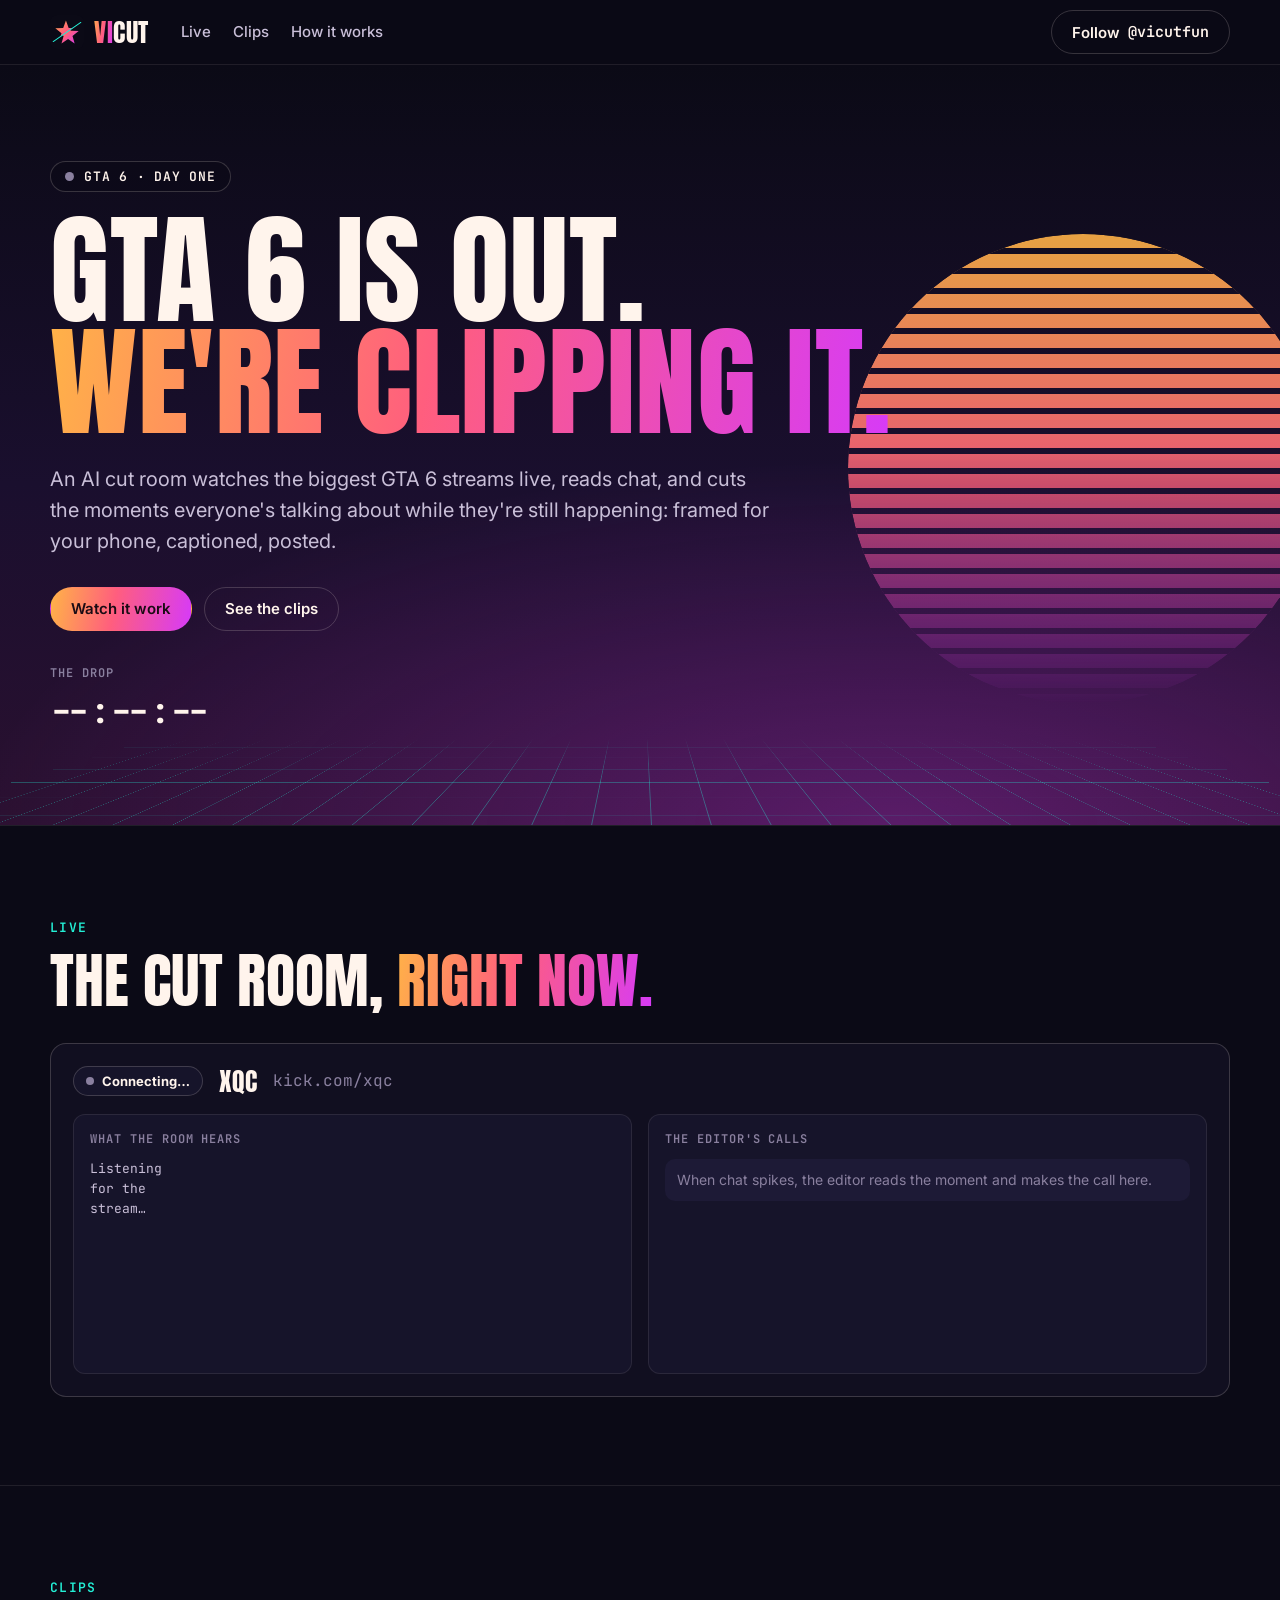
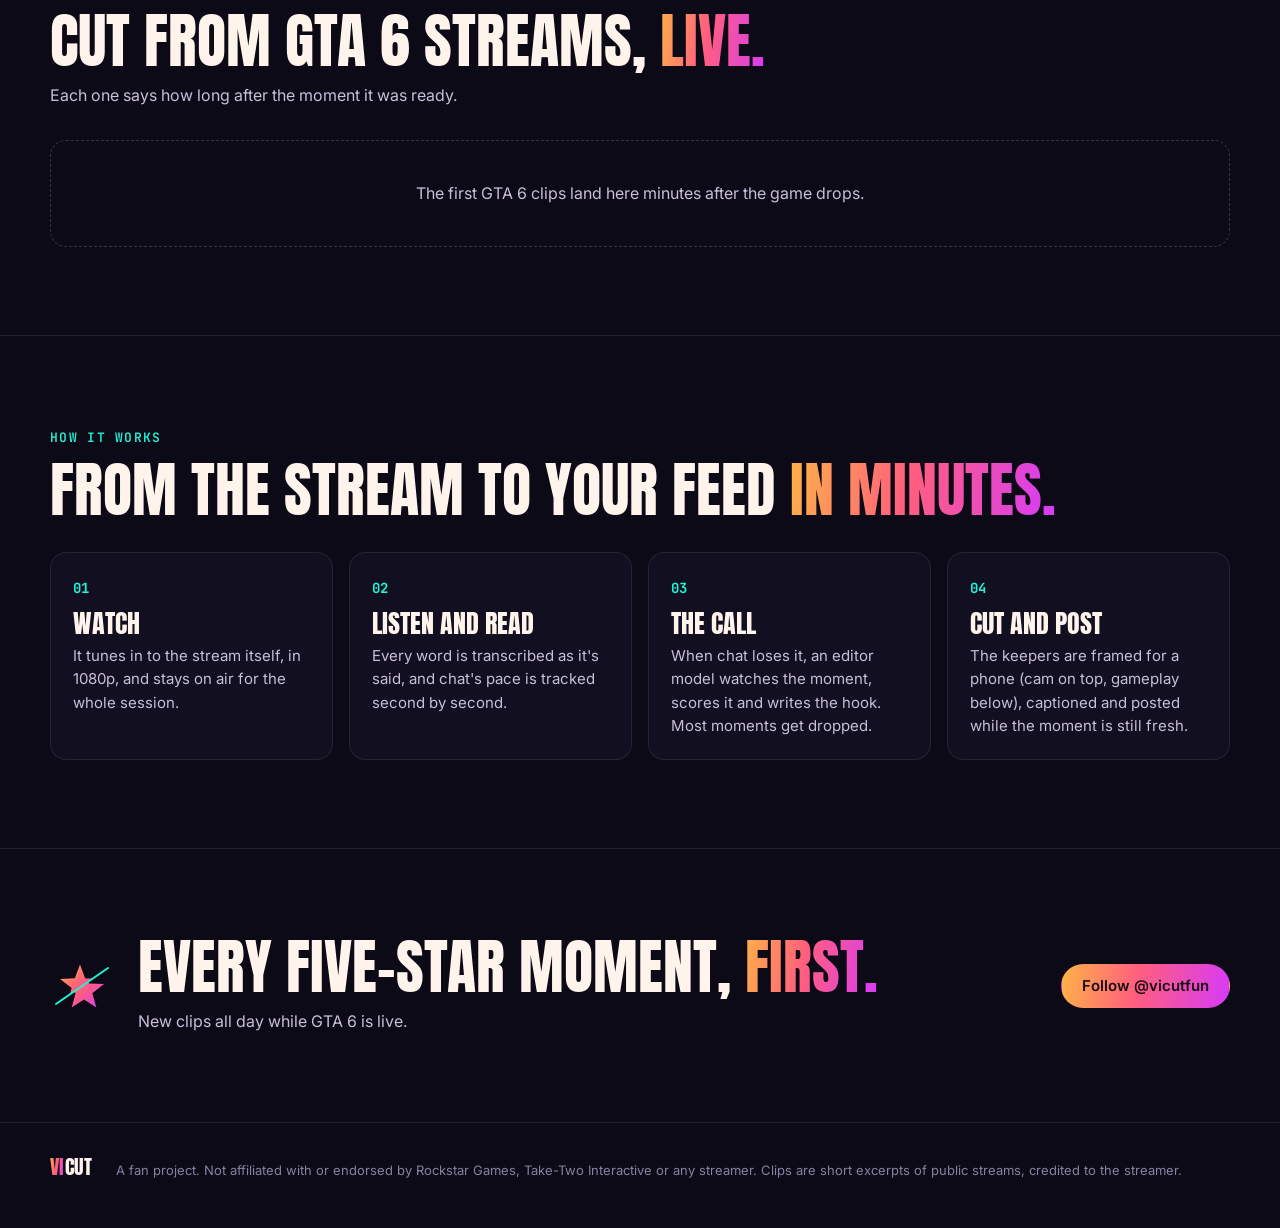
==== index.html @ 55e74617 "VICUT: GTA 6 streams, clipped live (one-page site, brand, X assets) Co-Authored-By: Claude Opus 5.5 " ====
<!doctype html>
<html lang="en">
<head>
<meta charset="utf-8">
<meta name="viewport" content="width=device-width, initial-scale=1">
<title>VICUT · GTA 6 streams, clipped live</title>
<meta name="description" content="VICUT watches the biggest GTA 6 streams live, reads chat, and cuts the moments everyone is talking about, minutes after they happen.">
<meta property="og:title" content="VICUT · GTA 6 streams, clipped live">
<meta property="og:description" content="An AI cut room watching GTA 6 streams live: every moment chat loses it over, cut, framed and captioned in minutes.">
<meta property="og:image" content="https://gta6rp.github.io/vicut/assets/og.png">
<meta property="og:type" content="website">
<meta name="twitter:card" content="summary_large_image">
<meta name="twitter:site" content="@vicutfun">
<meta name="twitter:image" content="https://gta6rp.github.io/vicut/assets/og.png">
<meta name="theme-color" content="#0b0a16">
<link rel="icon" href="favicon.svg" type="image/svg+xml">
<link rel="preconnect" href="https://fonts.googleapis.com">
<link rel="preconnect" href="https://fonts.gstatic.com" crossorigin>
<link href="https://fonts.googleapis.com/css2?family=Anton&family=Inter:wght@400;500;600;700&family=JetBrains+Mono:wght@500;700&display=swap" rel="stylesheet">
<link rel="stylesheet" href="assets/style.css">
</head>
<body>
<header class="top">
  <div class="wrap top-in">
    <a class="logo" href="#" aria-label="VICUT home"><img src="assets/mark.svg" alt="" width="34" height="34"><span class="wm"><b>VI</b>CUT</span></a>
    <nav class="nav" aria-label="Sections">
      <a href="#live">Live</a><a href="#clips">Clips</a><a href="#how">How it works</a>
    </nav>
    <a class="btn btn-x" href="https://x.com/vicutfun" target="_blank" rel="noopener">Follow <span class="mono">@vicutfun</span></a>
  </div>
</header>

<main>
  <section class="hero">
    <div class="sky" aria-hidden="true"><i class="sun"></i><i class="grid"></i></div>
    <div class="wrap hero-in">
      <p class="chip" id="hero-chip"><i></i><span>GTA 6 · day one</span></p>
      <h1 class="cap"><span id="h-top">GTA 6 drops today.</span><br><span class="grad">We're clipping it.</span></h1>
      <p class="lede">An AI cut room watches the biggest GTA 6 streams live, reads chat, and cuts the moments everyone's
        talking about while they're still happening: framed for your phone, captioned, posted.</p>
      <div class="ctas">
        <a class="btn btn-main" href="#live">Watch it work</a>
        <a class="btn btn-ghost" href="#clips">See the clips</a>
      </div>
      <dl class="count" id="count" hidden>
        <div><dt>The drop</dt><dd class="mono" id="count-t">--:--:--</dd></div>
      </dl>
    </div>
  </section>

  <section class="sec" id="live">
    <div class="wrap">
      <div class="sec-h"><span class="eyebrow">Live</span><h2 class="h2">The cut room, <em>right now.</em></h2></div>
      <div class="board" id="board">
        <div class="board-h">
          <span class="onair" id="onair"><i></i><span>Connecting…</span></span>
          <b class="who" id="who">xQc</b>
          <span class="mono muted" id="where">kick.com/xqc</span>
          <span class="mono muted" id="viewers"></span>
        </div>
        <p class="title" id="title"></p>
        <div class="board-cols">
          <div class="panel">
            <div class="panel-h">What the room hears</div>
            <ol class="hears mono" id="hears"><li class="muted">Listening for the stream…</li></ol>
          </div>
          <div class="panel">
            <div class="panel-h">The editor's calls</div>
            <ol class="calls" id="calls"><li class="muted">When chat spikes, the editor reads the moment and makes the call here.</li></ol>
          </div>
        </div>
        <p class="board-off muted" id="board-off" hidden>The live room isn't reachable right now. Clips below still play.</p>
      </div>
    </div>
  </section>

  <section class="sec" id="clips">
    <div class="wrap">
      <div class="sec-h"><span class="eyebrow">Clips</span><h2 class="h2">Cut from GTA 6 streams, <em>live.</em></h2>
        <p class="sub">Each one says how long after the moment it was ready.</p></div>
      <div class="wall" id="wall"></div>
      <p class="wall-empty" id="wall-empty">The first GTA 6 clips land here minutes after the game drops.</p>
    </div>
  </section>

  <section class="sec" id="how">
    <div class="wrap">
      <div class="sec-h"><span class="eyebrow">How it works</span><h2 class="h2">From the stream to your feed <em>in minutes.</em></h2></div>
      <ol class="steps">
        <li><b>01</b><h3>Watch</h3><p>It tunes in to the stream itself, in 1080p, and stays on air for the whole session.</p></li>
        <li><b>02</b><h3>Listen and read</h3><p>Every word is transcribed as it's said, and chat's pace is tracked second by second.</p></li>
        <li><b>03</b><h3>The call</h3><p>When chat loses it, an editor model watches the moment, scores it and writes the hook. Most moments get dropped.</p></li>
        <li><b>04</b><h3>Cut and post</h3><p>The keepers are framed for a phone (cam on top, gameplay below), captioned and posted while the moment is still fresh.</p></li>
      </ol>
    </div>
  </section>

  <section class="sec follow">
    <div class="wrap follow-in">
      <img src="assets/mark.svg" alt="" width="64" height="64">
      <div><h2 class="h2">Every five-star moment, <em>first.</em></h2><p class="sub">New clips all day while GTA 6 is live.</p></div>
      <a class="btn btn-main" href="https://x.com/vicutfun" target="_blank" rel="noopener">Follow @vicutfun</a>
    </div>
  </section>
</main>

<footer class="foot">
  <div class="wrap foot-in">
    <span class="wm sm"><b>VI</b>CUT</span>
    <p class="muted">A fan project. Not affiliated with or endorsed by Rockstar Games, Take-Two Interactive or any streamer.
      Clips are short excerpts of public streams, credited to the streamer.</p>
  </div>
</footer>
<script src="assets/app.js"></script>
</body>
</html>
---- assets/style.css ----
/* VICUT: night over a sunset coast. Dark only (the brand is a night drive): every color is a token here. */
:root {
  --ink: #0b0a16;
  --ink-2: #110f20;
  --panel: #16142a;
  --panel-2: #1d1a36;
  --line: rgba(255, 240, 230, 0.09);
  --line-2: rgba(255, 240, 230, 0.18);
  --text: #fff4ec;
  --text-2: #c9bfd8;
  --text-3: #8a809f;
  --sun-1: #ffb347;
  --sun-2: #ff5e7e;
  --sun-3: #d63af9;
  --cut: #23f0d6;
  --cut-wash: rgba(35, 240, 214, 0.12);
  --hot: #ff4d6d;
  --hot-wash: rgba(255, 77, 109, 0.16);
  --grad: linear-gradient(100deg, var(--sun-1), var(--sun-2) 45%, var(--sun-3));
  --f-display: 'Anton', Impact, 'Arial Narrow', sans-serif;
  --f-ui: 'Inter', system-ui, -apple-system, 'Segoe UI', sans-serif;
  --f-mono: 'JetBrains Mono', ui-monospace, 'SF Mono', Menlo, monospace;
  --r: 16px;
  color-scheme: dark;
}
* { box-sizing: border-box; }
html { scroll-behavior: smooth; }
body { margin: 0; background: var(--ink); color: var(--text); font: 400 16px/1.55 var(--f-ui); -webkit-font-smoothing: antialiased; overflow-x: hidden; }
a { color: inherit; }
img, video { display: block; max-width: 100%; }
.wrap { width: min(1180px, 100% - 32px); margin-inline: auto; }
.mono { font-family: var(--f-mono); }
.muted { color: var(--text-3); }

/* the wordmark: VI in the sunset, CUT in cream */
.wm { font: 400 26px/1 var(--f-display); letter-spacing: .02em; color: var(--text); }
.wm b { font-weight: 400; background: var(--grad); -webkit-background-clip: text; background-clip: text; color: transparent; }
.wm.sm { font-size: 20px; }

/* header */
.top { position: sticky; top: 0; z-index: 10; background: rgba(11, 10, 22, .78); backdrop-filter: blur(12px); border-bottom: 1px solid var(--line); }
.top-in { display: flex; align-items: center; gap: 24px; height: 64px; }
.logo { display: flex; align-items: center; gap: 10px; text-decoration: none; }
.nav { display: flex; gap: 22px; margin-left: 8px; }
.nav a { text-decoration: none; color: var(--text-2); font-weight: 500; font-size: 15px; }
.nav a:hover { color: var(--text); }
.btn { display: inline-flex; align-items: center; justify-content: center; gap: 8px; height: 44px; padding: 0 20px; border-radius: 999px; font: 600 15px var(--f-ui); text-decoration: none; border: 1px solid transparent; cursor: pointer; white-space: nowrap; }
.btn-x { margin-left: auto; border-color: var(--line-2); color: var(--text); }
.btn-x:hover { border-color: var(--text-2); }
.btn-main { background: var(--grad); color: #1a0b14; }
.btn-main:hover { filter: brightness(1.08); }
.btn-ghost { border-color: var(--line-2); color: var(--text); }
.btn-ghost:hover { border-color: var(--text-2); }

/* hero: a sunset over a grid road */
.hero { position: relative; overflow: hidden; padding: 96px 0 88px; border-bottom: 1px solid var(--line); }
.sky { position: absolute; inset: 0; background: radial-gradient(120% 80% at 70% 100%, rgba(214, 58, 249, .28), transparent 60%), linear-gradient(180deg, #0b0a16 0%, #1a0f2e 55%, #2a1030 100%); }
.sun { position: absolute; right: -3%; bottom: 16%; width: min(38vw, 470px); aspect-ratio: 1; border-radius: 50%; background: linear-gradient(180deg, var(--sun-1), var(--sun-2) 55%, var(--sun-3)); opacity: .9;
  -webkit-mask: repeating-linear-gradient(180deg, #000 0 14px, transparent 14px 20px), linear-gradient(#000 45%, transparent 100%); -webkit-mask-composite: source-in; mask-composite: intersect; }
.grid { position: absolute; left: -10%; right: -10%; bottom: 0; height: 34%; transform: perspective(380px) rotateX(58deg); transform-origin: bottom;
  background: linear-gradient(transparent 0 calc(100% - 1px), rgba(35, 240, 214, .35) 0) 0 0 / 100% 40px, linear-gradient(90deg, transparent 0 calc(100% - 1px), rgba(35, 240, 214, .35) 0) 0 0 / 60px 100%;
  -webkit-mask: linear-gradient(transparent, #000 60%); mask: linear-gradient(transparent, #000 60%); }
.hero-in { position: relative; }
.chip { display: inline-flex; align-items: center; gap: 10px; margin: 0 0 22px; padding: 6px 14px; border-radius: 999px; border: 1px solid var(--line-2); background: rgba(11, 10, 22, .55); font: 600 13px var(--f-mono); letter-spacing: .06em; text-transform: uppercase; }
.chip i { width: 9px; height: 9px; border-radius: 50%; background: var(--text-3); }
.chip.live i { background: var(--hot); box-shadow: 0 0 0 4px var(--hot-wash); animation: pulse 1.4s infinite; }
@keyframes pulse { 50% { box-shadow: 0 0 0 7px transparent; } }
.cap { margin: 0; font: 400 clamp(52px, 9.5vw, 128px)/.92 var(--f-display); text-transform: uppercase; letter-spacing: .005em; }
.grad { background: var(--grad); -webkit-background-clip: text; background-clip: text; color: transparent; }
.lede { max-width: 36em; margin: 26px 0 0; font-size: clamp(17px, 2.1vw, 20px); color: var(--text-2); }
.ctas { display: flex; flex-wrap: wrap; gap: 12px; margin-top: 30px; }
.count { display: flex; gap: 28px; margin: 34px 0 0; }
.count dt { font: 600 12px var(--f-mono); letter-spacing: .08em; text-transform: uppercase; color: var(--text-3); }
.count dd { margin: 4px 0 0; font-size: 34px; font-weight: 700; color: var(--text); }

/* sections */
.sec { padding: 88px 0; border-bottom: 1px solid var(--line); }
.sec-h { margin-bottom: 32px; }
.eyebrow { font: 600 13px var(--f-mono); letter-spacing: .1em; text-transform: uppercase; color: var(--cut); }
.h2 { margin: 12px 0 0; font: 400 clamp(36px, 5vw, 60px)/1 var(--f-display); text-transform: uppercase; }
.h2 em { font-style: normal; background: var(--grad); -webkit-background-clip: text; background-clip: text; color: transparent; }
.sub { margin: 12px 0 0; color: var(--text-2); }

/* the live board */
.board { border: 1px solid var(--line-2); border-radius: var(--r); background: var(--ink-2); padding: 22px; }
.board-h { display: flex; flex-wrap: wrap; align-items: center; gap: 10px 16px; }
.onair { display: inline-flex; align-items: center; gap: 8px; padding: 6px 12px; border-radius: 999px; background: var(--panel); border: 1px solid var(--line-2); font: 700 13px var(--f-ui); }
.onair i { width: 8px; height: 8px; border-radius: 50%; background: var(--text-3); }
.onair.live i { background: var(--hot); box-shadow: 0 0 0 4px var(--hot-wash); animation: pulse 1.4s infinite; }
.who { font: 400 26px/1 var(--f-display); text-transform: uppercase; }
.title { margin: 12px 0 18px; color: var(--text-2); overflow-wrap: anywhere; }
.board-cols { display: grid; grid-template-columns: minmax(0, 1fr) minmax(0, 1fr); gap: 16px; }
.panel { border: 1px solid var(--line); border-radius: 12px; background: var(--panel); padding: 16px; min-height: 260px; }
.panel-h { font: 600 12px var(--f-mono); letter-spacing: .08em; text-transform: uppercase; color: var(--text-3); margin-bottom: 12px; }
.hears, .calls { list-style: none; margin: 0; padding: 0; display: grid; gap: 9px; }
.hears li { display: grid; grid-template-columns: 70px 1fr; gap: 10px; font-size: 13px; color: var(--text-2); }
.hears li span { color: var(--text-3); }
.calls li { padding: 10px 12px; border-radius: 10px; background: var(--panel-2); font-size: 14px; }
.calls li b { display: block; margin-bottom: 3px; }
.calls .k { color: var(--cut); font: 700 12px var(--f-mono); }
.calls .d { color: var(--hot); font: 700 12px var(--f-mono); }
.calls .why { color: var(--text-3); font-size: 13px; }
.board-off { margin: 14px 0 0; font-size: 14px; }

/* the clip wall */
.wall { display: grid; grid-template-columns: repeat(auto-fill, minmax(220px, 1fr)); gap: 18px; }
.clip { margin: 0; }
.clip .vid { position: relative; aspect-ratio: 9 / 16; border-radius: 14px; overflow: hidden; background: #000; border: 1px solid var(--line-2); }
.clip video { width: 100%; height: 100%; object-fit: cover; }
.clip .ready { position: absolute; left: 10px; bottom: 10px; padding: 4px 9px; border-radius: 8px; background: var(--cut); color: #04211d; font: 700 12px var(--f-mono); }
.clip figcaption { margin-top: 10px; font-size: 14px; font-weight: 600; }
.clip figcaption span { display: block; margin-top: 3px; font: 500 12px var(--f-mono); color: var(--text-3); }
.wall-empty { margin: 0; padding: 40px 20px; border: 1px dashed var(--line-2); border-radius: var(--r); text-align: center; color: var(--text-2); }

/* how it works */
.steps { list-style: none; margin: 0; padding: 0; display: grid; grid-template-columns: repeat(4, minmax(0, 1fr)); gap: 16px; }
.steps li { border: 1px solid var(--line); border-radius: var(--r); background: var(--ink-2); padding: 22px; }
.steps b { font: 700 14px var(--f-mono); color: var(--cut); }
.steps h3 { margin: 10px 0 8px; font: 400 26px/1 var(--f-display); text-transform: uppercase; }
.steps p { margin: 0; color: var(--text-2); font-size: 15px; }

.follow-in { display: flex; flex-wrap: wrap; align-items: center; gap: 24px; }
.follow-in > div { flex: 1 1 320px; }
.follow-in .h2 { margin: 0; }

.foot { padding: 34px 0 48px; }
.foot-in { display: flex; flex-wrap: wrap; align-items: baseline; gap: 12px 24px; }
.foot p { margin: 0; flex: 1 1 360px; font-size: 13px; }

@media (max-width: 860px) {
  .nav { display: none; }
  .board-cols, .steps { grid-template-columns: minmax(0, 1fr); }
  .hero { padding: 64px 0 60px; }
  .sun { width: 70vw; right: -16%; bottom: 26%; opacity: .5; }
}
@media (max-width: 420px) {
  .btn-x span { display: none; }
  .wall { grid-template-columns: repeat(2, minmax(0, 1fr)); gap: 12px; }
}
@media (prefers-reduced-motion: reduce) { * { animation: none !important; scroll-behavior: auto !important; } }
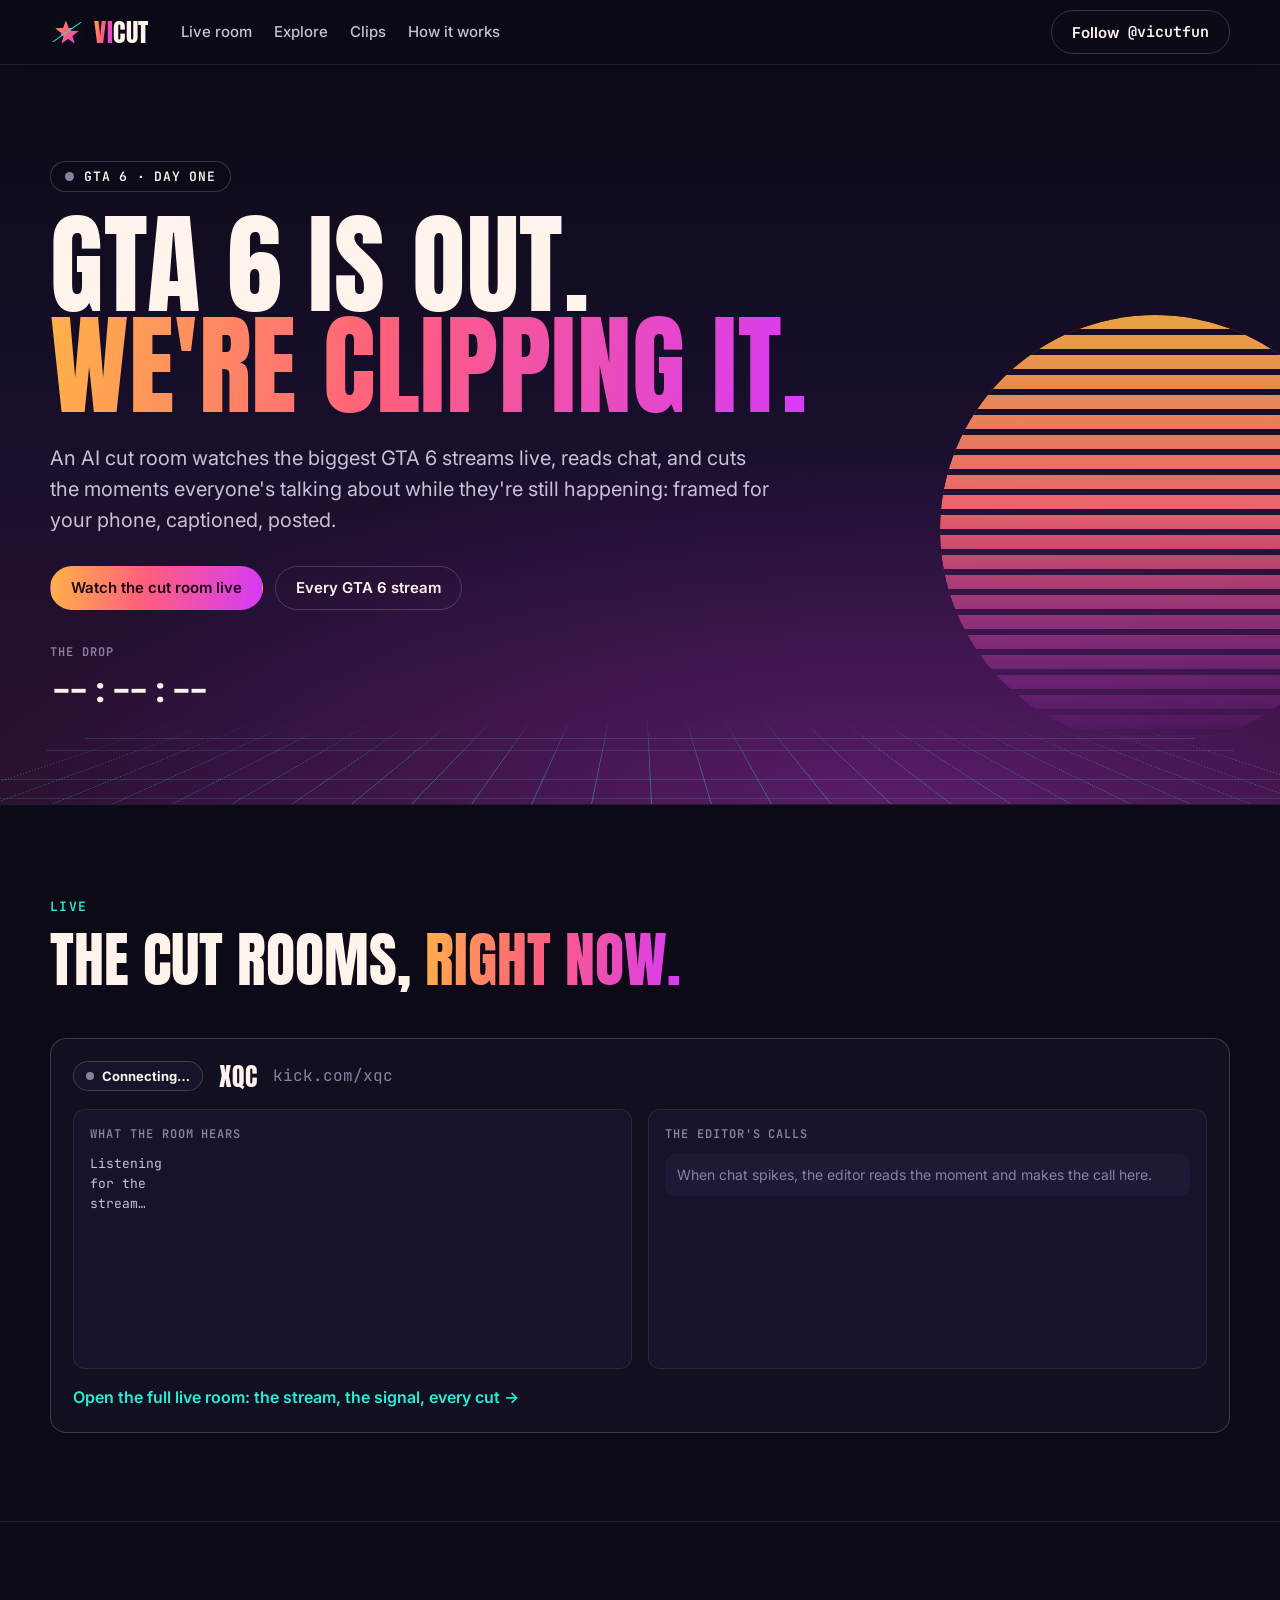
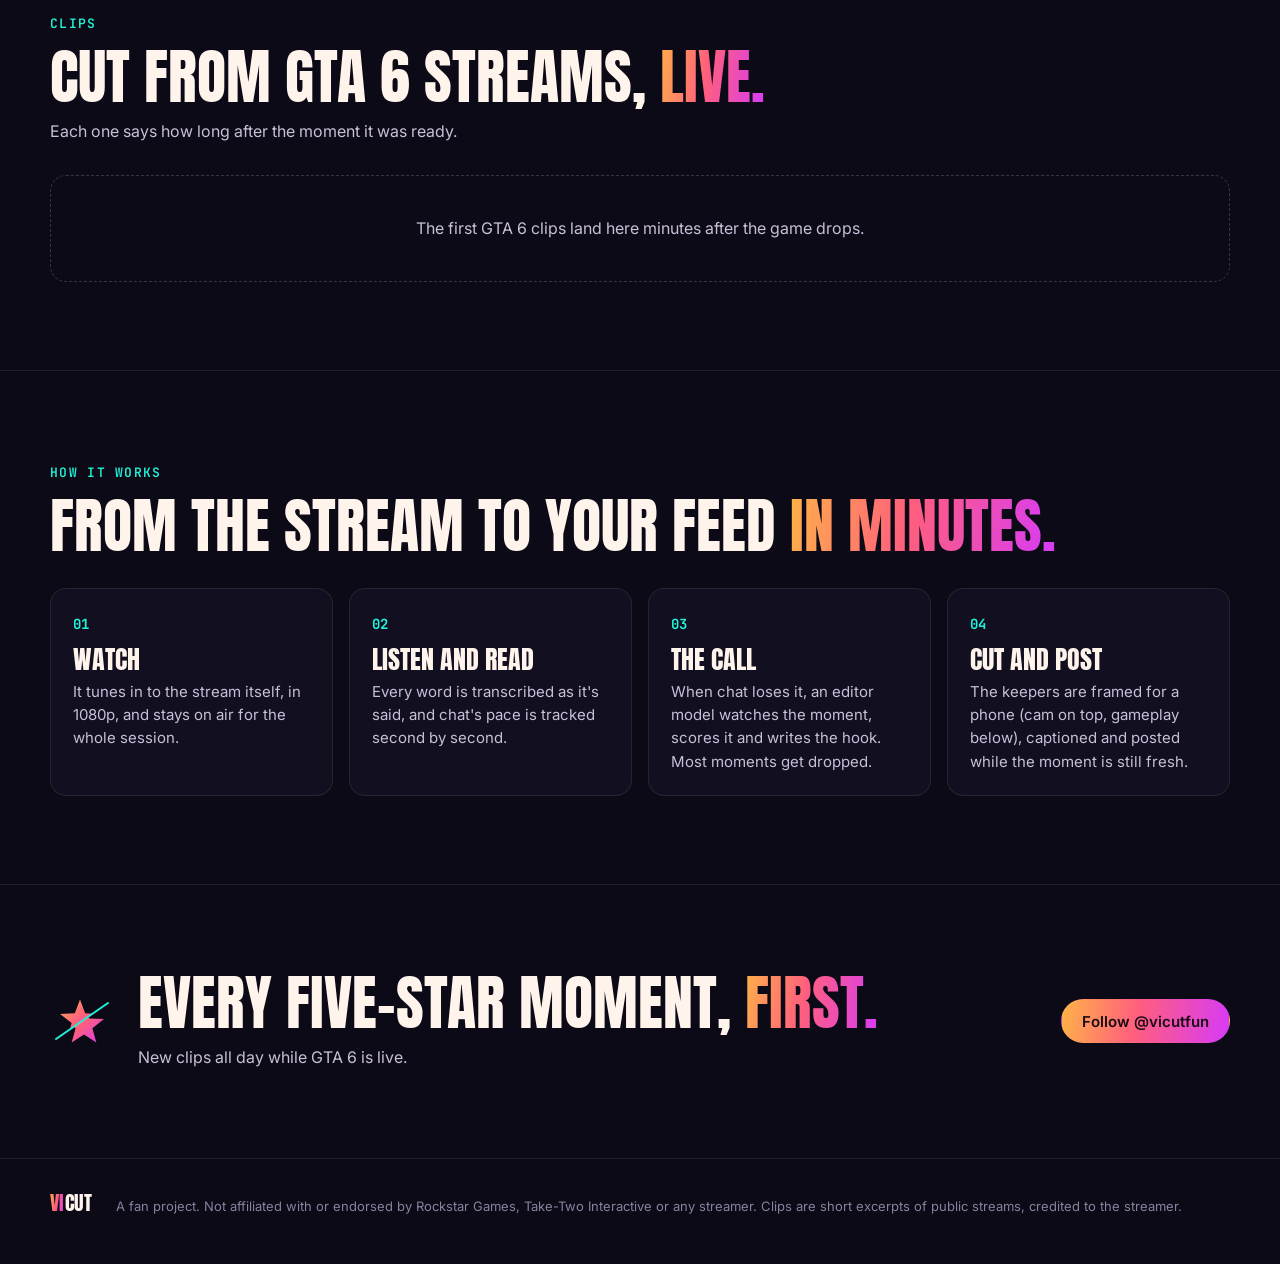
==== commit 00afa533: "Live room and Explore pages: the cut room view from cutroom, every GTA 6 stream live, clips from eve" ====
--- a/index.html
+++ b/index.html
@@ -24,7 +24,7 @@
   <div class="wrap top-in">
     <a class="logo" href="#" aria-label="VICUT home"><img src="assets/mark.svg" alt="" width="34" height="34"><span class="wm"><b>VI</b>CUT</span></a>
     <nav class="nav" aria-label="Sections">
-      <a href="#live">Live</a><a href="#clips">Clips</a><a href="#how">How it works</a>
+      <a href="room/">Live room</a><a href="explore/">Explore</a><a href="#clips">Clips</a><a href="#how">How it works</a>
     </nav>
     <a class="btn btn-x" href="https://x.com/vicutfun" target="_blank" rel="noopener">Follow <span class="mono">@vicutfun</span></a>
   </div>
@@ -39,8 +39,8 @@
       <p class="lede">An AI cut room watches the biggest GTA 6 streams live, reads chat, and cuts the moments everyone's
         talking about while they're still happening: framed for your phone, captioned, posted.</p>
       <div class="ctas">
-        <a class="btn btn-main" href="#live">Watch it work</a>
-        <a class="btn btn-ghost" href="#clips">See the clips</a>
+        <a class="btn btn-main" href="room/">Watch the cut room live</a>
+        <a class="btn btn-ghost" href="explore/">Every GTA 6 stream</a>
       </div>
       <dl class="count" id="count" hidden>
         <div><dt>The drop</dt><dd class="mono" id="count-t">--:--:--</dd></div>
@@ -50,7 +50,8 @@
 
   <section class="sec" id="live">
     <div class="wrap">
-      <div class="sec-h"><span class="eyebrow">Live</span><h2 class="h2">The cut room, <em>right now.</em></h2></div>
+      <div class="sec-h"><span class="eyebrow">Live</span><h2 class="h2">The cut rooms, <em>right now.</em></h2></div>
+      <nav class="onair-row" id="onair-row" aria-label="Rooms on air"></nav>
       <div class="board" id="board">
         <div class="board-h">
           <span class="onair" id="onair"><i></i><span>Connecting…</span></span>
@@ -70,6 +71,7 @@
           </div>
         </div>
         <p class="board-off muted" id="board-off" hidden>The live room isn't reachable right now. Clips below still play.</p>
+        <a class="board-link" id="board-link" href="room/">Open the full live room: the stream, the signal, every cut →</a>
       </div>
     </div>
   </section>
@@ -111,6 +113,6 @@
       Clips are short excerpts of public streams, credited to the streamer.</p>
   </div>
 </footer>
-<script src="assets/app.js"></script>
+<script type="module" src="assets/app.js"></script>
 </body>
 </html>
--- a/assets/style.css
+++ b/assets/style.css
@@ -55,7 +55,7 @@
 /* hero: a sunset over a grid road */
 .hero { position: relative; overflow: hidden; padding: 96px 0 88px; border-bottom: 1px solid var(--line); }
 .sky { position: absolute; inset: 0; background: radial-gradient(120% 80% at 70% 100%, rgba(214, 58, 249, .28), transparent 60%), linear-gradient(180deg, #0b0a16 0%, #1a0f2e 55%, #2a1030 100%); }
-.sun { position: absolute; right: -3%; bottom: 16%; width: min(38vw, 470px); aspect-ratio: 1; border-radius: 50%; background: linear-gradient(180deg, var(--sun-1), var(--sun-2) 55%, var(--sun-3)); opacity: .9;
+.sun { position: absolute; right: -7%; bottom: 8%; width: min(34vw, 430px); aspect-ratio: 1; border-radius: 50%; background: linear-gradient(180deg, var(--sun-1), var(--sun-2) 55%, var(--sun-3)); opacity: .9;
   -webkit-mask: repeating-linear-gradient(180deg, #000 0 14px, transparent 14px 20px), linear-gradient(#000 45%, transparent 100%); -webkit-mask-composite: source-in; mask-composite: intersect; }
 .grid { position: absolute; left: -10%; right: -10%; bottom: 0; height: 34%; transform: perspective(380px) rotateX(58deg); transform-origin: bottom;
   background: linear-gradient(transparent 0 calc(100% - 1px), rgba(35, 240, 214, .35) 0) 0 0 / 100% 40px, linear-gradient(90deg, transparent 0 calc(100% - 1px), rgba(35, 240, 214, .35) 0) 0 0 / 60px 100%;
@@ -65,7 +65,7 @@
 .chip i { width: 9px; height: 9px; border-radius: 50%; background: var(--text-3); }
 .chip.live i { background: var(--hot); box-shadow: 0 0 0 4px var(--hot-wash); animation: pulse 1.4s infinite; }
 @keyframes pulse { 50% { box-shadow: 0 0 0 7px transparent; } }
-.cap { margin: 0; font: 400 clamp(52px, 9.5vw, 128px)/.92 var(--f-display); text-transform: uppercase; letter-spacing: .005em; }
+.cap { margin: 0; font: 400 clamp(52px, 8.6vw, 112px)/.92 var(--f-display); text-transform: uppercase; letter-spacing: .005em; }
 .grad { background: var(--grad); -webkit-background-clip: text; background-clip: text; color: transparent; }
 .lede { max-width: 36em; margin: 26px 0 0; font-size: clamp(17px, 2.1vw, 20px); color: var(--text-2); }
 .ctas { display: flex; flex-wrap: wrap; gap: 12px; margin-top: 30px; }
@@ -107,7 +107,7 @@
 .clip { margin: 0; }
 .clip .vid { position: relative; aspect-ratio: 9 / 16; border-radius: 14px; overflow: hidden; background: #000; border: 1px solid var(--line-2); }
 .clip video { width: 100%; height: 100%; object-fit: cover; }
-.clip .ready { position: absolute; left: 10px; bottom: 10px; padding: 4px 9px; border-radius: 8px; background: var(--cut); color: #04211d; font: 700 12px var(--f-mono); }
+.clip .ready { position: absolute; left: 10px; top: 10px; padding: 4px 9px; border-radius: 8px; background: var(--cut); color: #04211d; font: 700 12px var(--f-mono); }
 .clip figcaption { margin-top: 10px; font-size: 14px; font-weight: 600; }
 .clip figcaption span { display: block; margin-top: 3px; font: 500 12px var(--f-mono); color: var(--text-3); }
 .wall-empty { margin: 0; padding: 40px 20px; border: 1px dashed var(--line-2); border-radius: var(--r); text-align: center; color: var(--text-2); }
@@ -118,6 +118,41 @@
 .steps b { font: 700 14px var(--f-mono); color: var(--cut); }
 .steps h3 { margin: 10px 0 8px; font: 400 26px/1 var(--f-display); text-transform: uppercase; }
 .steps p { margin: 0; color: var(--text-2); font-size: 15px; }
+
+/* the rooms on air (home) */
+.onair-row { display: flex; flex-wrap: wrap; align-items: center; gap: 10px; margin: 0 0 16px; }
+.onair-row a { display: inline-flex; align-items: center; gap: 8px; height: 36px; padding: 0 14px; border-radius: 999px; border: 1px solid var(--line-2); text-decoration: none; font: 600 14px var(--f-ui); color: var(--text); }
+.onair-row a i { width: 8px; height: 8px; border-radius: 50%; background: var(--hot); box-shadow: 0 0 0 3px var(--hot-wash); }
+.onair-row a.more { color: var(--cut); border-color: rgba(35, 240, 214, .35); }
+.onair-row a.more i { display: none; }
+.board-link { display: inline-block; margin-top: 16px; color: var(--cut); font-weight: 600; text-decoration: none; }
+.board-link:hover { text-decoration: underline; }
+
+/* explore */
+.x-head { padding-bottom: 56px; }
+.x-cap { font-size: clamp(42px, 6.4vw, 84px); }
+.x-stats { display: flex; flex-wrap: wrap; gap: 14px 36px; margin: 28px 0 0; }
+.x-stats dt { font: 600 12px var(--f-mono); letter-spacing: .08em; text-transform: uppercase; color: var(--text-3); }
+.x-stats dd { margin: 4px 0 0; font-size: 32px; font-weight: 700; }
+.x-sec { padding: 56px 0; }
+.x-grid { display: grid; grid-template-columns: repeat(auto-fill, minmax(280px, 1fr)); gap: 18px; }
+.xc { display: block; text-decoration: none; border: 1px solid var(--line-2); border-radius: var(--r); background: var(--ink-2); overflow: hidden; transition: border-color .15s, transform .15s; }
+.xc:hover { border-color: var(--text-2); transform: translateY(-2px); }
+.xc.on { border-color: rgba(35, 240, 214, .5); box-shadow: 0 0 0 1px rgba(35, 240, 214, .25), 0 18px 40px -24px rgba(35, 240, 214, .5); }
+.xc-img { position: relative; aspect-ratio: 16 / 9; background: var(--panel) linear-gradient(135deg, var(--panel), var(--panel-2)); }
+.xc-img > img { width: 100%; height: 100%; object-fit: cover; }
+.xc-live { position: absolute; left: 10px; top: 10px; display: inline-flex; align-items: center; gap: 6px; padding: 3px 8px; border-radius: 6px; background: var(--hot); color: #fff; font: 700 12px var(--f-mono); }
+.xc-live i { width: 6px; height: 6px; border-radius: 50%; background: #fff; }
+.xc-plat { position: absolute; right: 10px; top: 10px; padding: 3px 7px; border-radius: 5px; font: 800 11px var(--f-mono); letter-spacing: .08em; background: #53fc18; color: #0b0a16; }
+.xc-plat.twitch { background: #9146ff; color: #fff; }
+.xc-t { display: flex; gap: 12px; padding: 14px; }
+.xc-av { flex: none; width: 40px; height: 40px; border-radius: 50%; object-fit: cover; background: var(--panel-2); }
+.xc-t div { min-width: 0; }
+.xc-t b { display: block; font-size: 17px; }
+.xc-t span { display: block; margin-top: 2px; color: var(--text-2); font-size: 13px; white-space: nowrap; overflow: hidden; text-overflow: ellipsis; }
+.xc-t em { display: block; margin-top: 8px; font: normal 600 12px var(--f-mono); color: var(--text-3); }
+.xc-t em.on { color: var(--cut); }
+.x-empty { margin: 0; padding: 28px 20px; border: 1px dashed var(--line-2); border-radius: var(--r); color: var(--text-2); }
 
 .follow-in { display: flex; flex-wrap: wrap; align-items: center; gap: 24px; }
 .follow-in > div { flex: 1 1 320px; }
